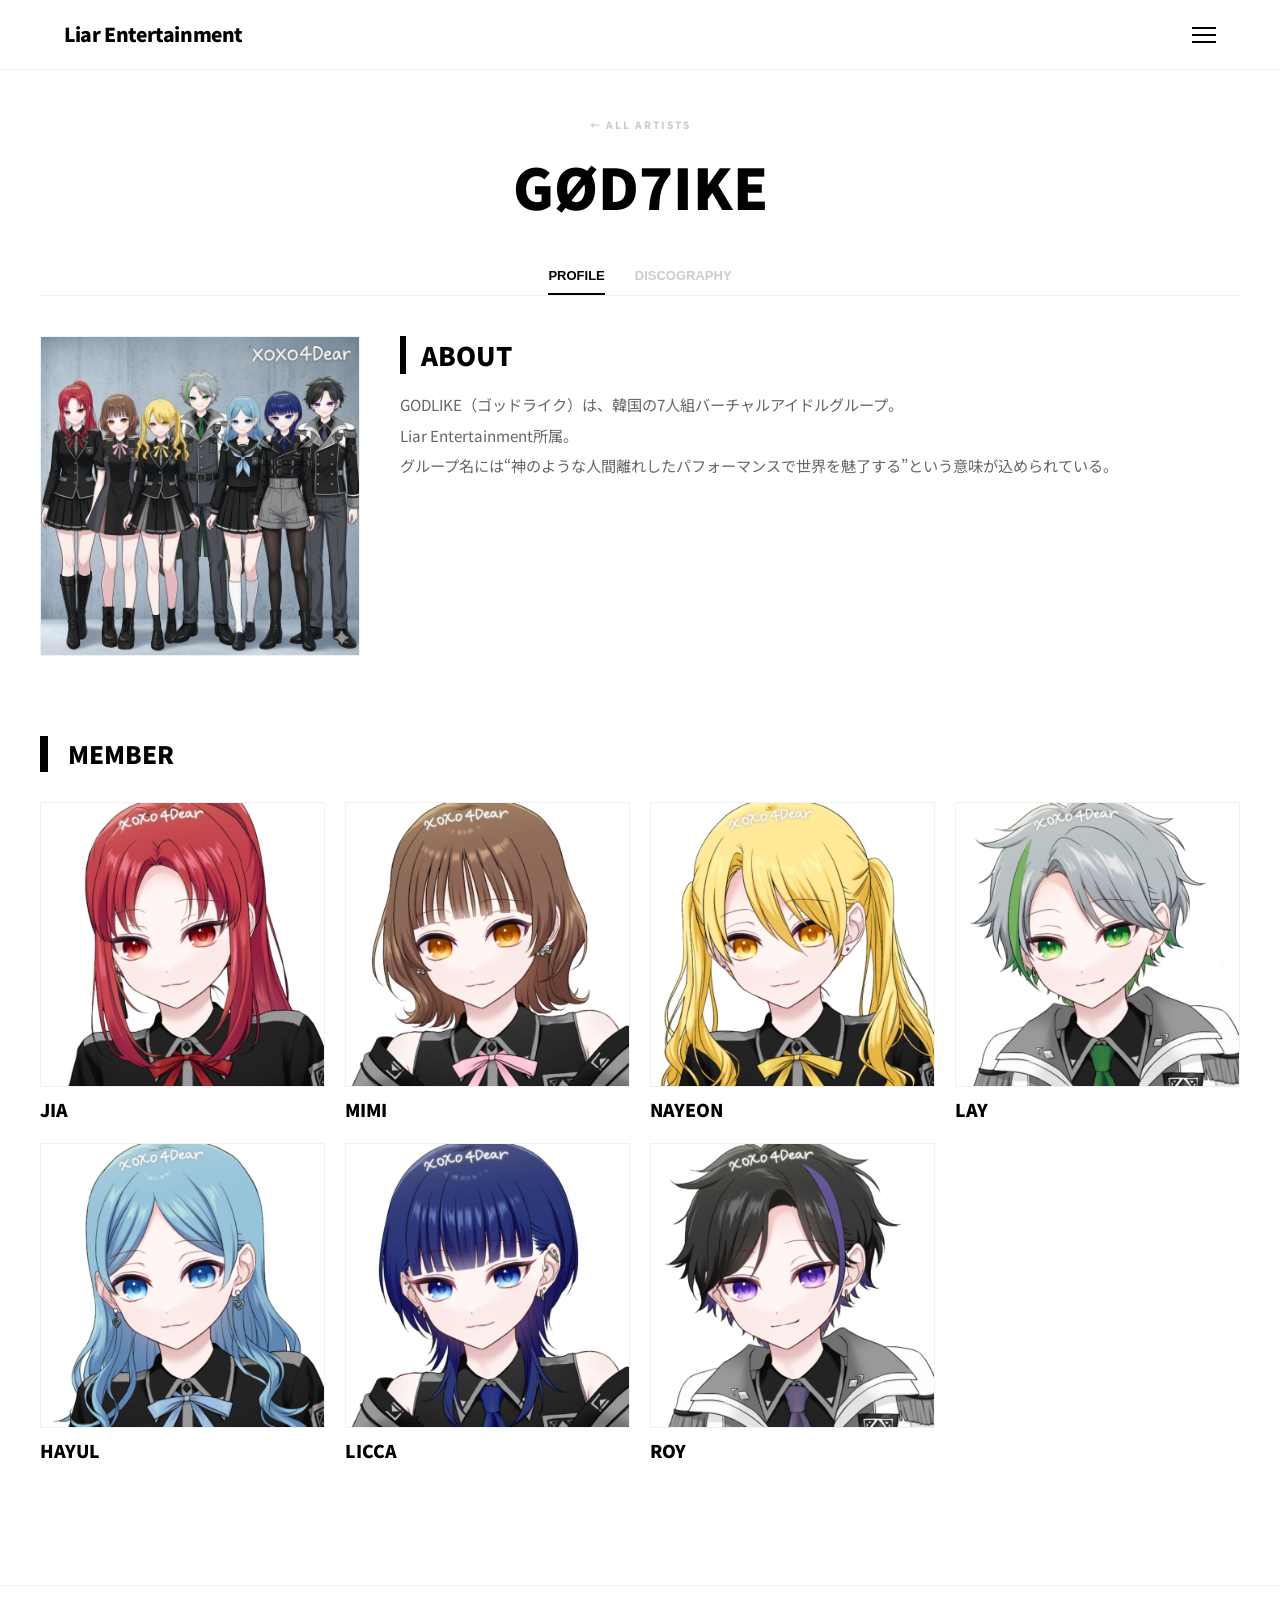
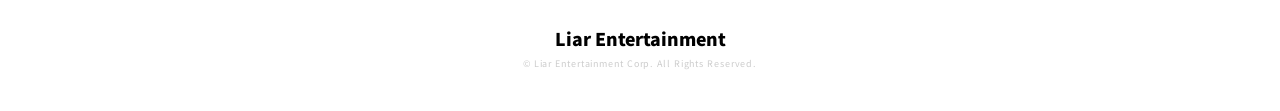
==== artist.html @ c69042b6 "up" ====
<!DOCTYPE html>
<html lang="ja">
<head>
    <meta charset="UTF-8">
    <meta name="viewport" content="width=device-width, initial-scale=1.0">
    <title>Artist | Liar Entertainment</title>
    <link rel="stylesheet" href="style.css">
</head>
<body>
    <header>
        <a href="index.html" class="logo">Liar Entertainment</a>
        <div class="menu-trigger" id="menu-btn" onclick="toggleMenu()"><span></span><span></span><span></span></div>
    </header>

    <nav class="nav-overlay" id="nav-menu">
        <span class="nav-label">ARTIST LIST</span>
        <ul><!-- JSで自動生成 --></ul>
    </nav>

    <div class="modal" id="master-modal" onclick="closeModal(event)">
        <div class="modal-content" onclick="event.stopPropagation()">
            <span class="modal-close" onclick="closeModal(null, true)">×</span>
            <h3 id="modal-title" class="modal-main-title"></h3>
            <div id="modal-body"></div>
        </div>
    </div>

    <main>
        <div class="hero-header">
            <a href="index.html" class="back-link">← ALL ARTISTS</a>
            <h1 id="group-name" class="artist-main-title">Artist</h1>
        </div>

        <div class="tab-container">
            <button onclick="switchTab('profile')" id="btn-profile" class="tab-btn active">Profile</button>
            <button onclick="switchTab('disco')" id="btn-disco" class="tab-btn">Discography</button>
        </div>

        <div id="profile" class="content-section active">
            <div class="about-box">
                <img id="group-banner" src="">
                <div>
                    <h3>ABOUT</h3>
                    <p id="group-about"></p>
                </div>
            </div>
            <div id="member-section-container">
                <h2 class="section-title">MEMBER</h2>
                <div id="member-grid" class="info-grid"></div>
            </div>
        </div>

        <div id="disco" class="content-section">
            <h2 class="section-title">DISCOGRAPHY</h2>
            <div id="disco-grid" class="info-grid"></div>
        </div>
    </main>

    <footer>
        <a href="index.html" class="f-logo-link"><div class="f-logo">Liar Entertainment</div></a>
        <p class="f-copy">&copy; Liar Entertainment Corp. All Rights Reserved.</p>
    </footer>

    <script src="data.js"></script>
    <script>
        const params = new URLSearchParams(window.location.search);
        const groupId = params.get('id') || 'god7ike';
        const data = allGroups[groupId];

        if (data) {
            document.title = `${data.name} | Liar Entertainment`;
            document.getElementById('group-name').innerText = data.name;
            document.getElementById('group-banner').src = data.banner;
            document.getElementById('group-about').innerHTML = data.about.split('。').join('。<br>');

            if (data.hasMemberSection === false) {
                document.getElementById('member-section-container').style.display = 'none';
            }

            // メンバーグリッド生成
            const mGrid = document.getElementById('member-grid');
            mGrid.innerHTML = data.members.map((m, i) => `
                <div class="card ${data.clickableMembers ? '' : 'no-click'}" 
                     ${data.clickableMembers ? `onclick="openMemberModal('${groupId}', ${i})"` : ''}>
                    <div class="img-wrap"><img src="${m.img}"></div>
                    <p class="card-name">${m.name.split(' ')[0]}</p>
                </div>
            `).join('');

            // ディスコグラフィ生成
            const dGrid = document.getElementById('disco-grid');
            dGrid.innerHTML = data.discography.map((d, i) => `
                <div class="card" onclick="openAlbumModal('${groupId}', ${i})">
                    <div class="img-wrap"><img src="${d.img}"></div>
                    <p class="card-name">${d.title}</p>
                </div>
            `).join('');
        }
    </script>
</body>
</html>
---- style.css ----
/* --- Liar Entertainment Master Style Ver.45.0 --- */
@import url('https://fonts.googleapis.com/css2?family=Noto+Sans+JP:wght@400;700;900&display=swap');

/* Base */
html { scroll-behavior: smooth; }
* { margin: 0; padding: 0; box-sizing: border-box; }
body { 
    background-color: #ffffff; color: #000000; 
    font-family: 'Noto Sans JP', sans-serif; 
    line-height: 1.5; overflow-x: hidden;
    display: flex; flex-direction: column; min-height: 100vh;
}
main { flex: 1; width: 100%; max-width: 1240px; margin: 0 auto; padding: 0 20px 120px; }
.theme-index main { max-width: none; padding: 0; }

/* Header & Nav */
header {
    width: 100%; height: 70px; padding: 0 5%;
    display: flex; justify-content: space-between; align-items: center;
    position: sticky; top: 0; z-index: 9000;
    background: #ffffff; border-bottom: 1px solid #f0f0f0;
}
header .logo { font-size: 1.2rem; text-decoration: none; color: #000; font-weight: 900; letter-spacing: -0.02em; }

.menu-trigger { position: relative; width: 24px; height: 16px; cursor: pointer; z-index: 10000; }
.menu-trigger span { position: absolute; left: 0; width: 100%; height: 2px; background: #000; transition: 0.4s; }
.menu-trigger span:nth-child(1) { top: 0; }
.menu-trigger span:nth-child(2) { top: 7px; }
.menu-trigger span:nth-child(3) { top: 14px; }
.menu-trigger.active span:nth-child(1) { transform: translateY(7px) rotate(45deg); }
.menu-trigger.active span:nth-child(2) { opacity: 0; }
.menu-trigger.active span:nth-child(3) { transform: translateY(-10px) rotate(-45deg); }

.nav-overlay {
    position: fixed; top: 0; left: 0; width: 100%; height: 100vh;
    background: rgba(255, 255, 255, 0.98); transition: 0.5s;
    z-index: 8500; display: flex; flex-direction: column; align-items: center; justify-content: center;
    visibility: hidden; opacity: 0;
}
.nav-overlay.open { visibility: visible; opacity: 1; }
.nav-label { font-size: 10px; color: #ccc; letter-spacing: 5px; font-weight: 900; margin-bottom: 20px; }
.nav-overlay ul { list-style: none; text-align: center; }
.nav-overlay ul li { margin: 15px 0; }
.nav-overlay ul li a { text-decoration: none; font-size: 1.8rem; font-weight: 900; color: #000; text-transform: uppercase; }

/* Index Grid */
.index-grid { display: grid; grid-template-columns: repeat(2, 1fr); width: 100%; gap: 0; }
.index-artist-box { position: relative; width: 100%; aspect-ratio: 2 / 1; overflow: hidden; display: block; }
.index-artist-box img { 
    width: 100%; height: 100%; 
    object-fit: cover; 
    object-position: center 28%; 
    transition: 0.8s; 
}
.index-artist-hover { position: absolute; inset: 0; background-color: rgba(0,0,0,0.7); display: flex; align-items: center; justify-content: center; opacity: 0; transition: 0.4s; }
.index-artist-box:hover .index-artist-hover { opacity: 1; }
.index-hover-name { color: #fff; font-weight: 900; font-size: 2rem; letter-spacing: 0.2em; text-transform: uppercase; }

/* Artist Page Elements */
.hero-header { text-align: center; padding: 40px 20px 20px; }
.back-link { font-size: 10px; color: #ccc; text-decoration: none; font-weight: 900; letter-spacing: 2px; }
.artist-main-title { font-weight: 900; font-size: clamp(2rem, 8vw, 3.5rem); margin: 10px 0 20px; text-transform: uppercase; }

.tab-container { display: flex; justify-content: center; gap: 30px; margin-bottom: 40px; border-bottom: 1px solid #f0f0f0; }
.tab-btn { font-size: 13px; font-weight: 900; color: #ccc; border: none; background: none; padding-bottom: 10px; cursor: pointer; border-bottom: 2px solid transparent; text-transform: uppercase; }
.tab-btn.active { color: #000; border-bottom-color: #000; }

.content-section { display: none; }
.content-section.active { display: block; animation: fadeIn 0.5s ease; }
@keyframes fadeIn { from { opacity: 0; } to { opacity: 1; } }

.about-box { display: flex; gap: 40px; align-items: flex-start; margin-bottom: 80px; }
.about-box img { width: 320px; aspect-ratio: 1/1; object-fit: cover; border: 1px solid #f0f0f0; }
.about-box h3 { font-weight: 900; font-size: 1.6rem; margin-bottom: 15px; border-left: 6px solid #000; padding-left: 15px; }
.about-box p { font-size: 0.95rem; line-height: 2; color: #666; }

.section-title { font-weight: 900; font-size: 1.5rem; margin-bottom: 30px; border-left: 8px solid #000; padding-left: 20px; text-transform: uppercase; }

/* Grid System (Square First) */
.info-grid { display: grid; grid-template-columns: repeat(4, 1fr); gap: 20px; width: 100%; }
.card { cursor: pointer; }
.card.no-click { cursor: default; }
.img-wrap { width: 100%; aspect-ratio: 1 / 1; overflow: hidden; border: 1px solid #f0f0f0; margin-bottom: 10px; }
.img-wrap img { width: 100%; height: 100%; object-fit: cover; transition: 0.4s; }
.card:hover .img-wrap img { transform: scale(1.05); }
.card-name { font-weight: 900; font-size: 1.1rem; text-transform: uppercase; }

/* Modal */
.modal { position: fixed; top: 0; left: 0; width: 100%; height: 100vh; background: rgba(255,255,255,0.98); z-index: 11000; display: none; justify-content: center; align-items: center; padding: 20px; }
.modal.active { display: flex; }
.modal-content { width: 100%; max-width: 600px; text-align: center; position: relative; }
.modal-close { position: absolute; top: -50px; right: 0; font-size: 2.5rem; cursor: pointer; }
.modal-main-title { font-weight: 900; font-size: 1.8rem; margin-bottom: 15px; text-transform: uppercase; }
.modal-img { width: 280px; aspect-ratio: 1/1; object-fit: cover; margin: 0 auto 20px; border: 1px solid #f0f0f0; display: block; }
.modal-info-list { text-align: left; max-width: 280px; margin: 0 auto; }
.modal-info-item { margin-bottom: 12px; }
.modal-label { font-size: 9px; font-weight: 900; letter-spacing: 2px; color: #ccc; display: block; }
.modal-value { font-size: 1rem; color: #000; font-weight: 700; line-height: 1.4; }

.player-container { background: #f9f9f9; border-radius: 10px; overflow: hidden; height: 500px; width: 100%; margin-top: 10px; }
.player-container iframe { width: 100%; height: 100%; }

/* Footer */
footer { padding: 40px 0; border-top: 1px solid #f0f0f0; text-align: center; }
.f-logo-link { text-decoration: none; }
.f-logo { font-size: 1.1rem; color: #000; font-weight: 900; margin-bottom: 5px; }
.f-copy { font-size: 9px; color: #ccc; letter-spacing: 0.1em; }

/* Responsive */
@media (max-width: 768px) {
    .index-grid { grid-template-columns: 1fr; }
    .index-artist-box { aspect-ratio: 3 / 2; }
    .info-grid { grid-template-columns: repeat(2, 1fr); gap: 15px; }
    .about-box { flex-direction: column; gap: 20px; }
    .about-box img { width: 100%; }
}
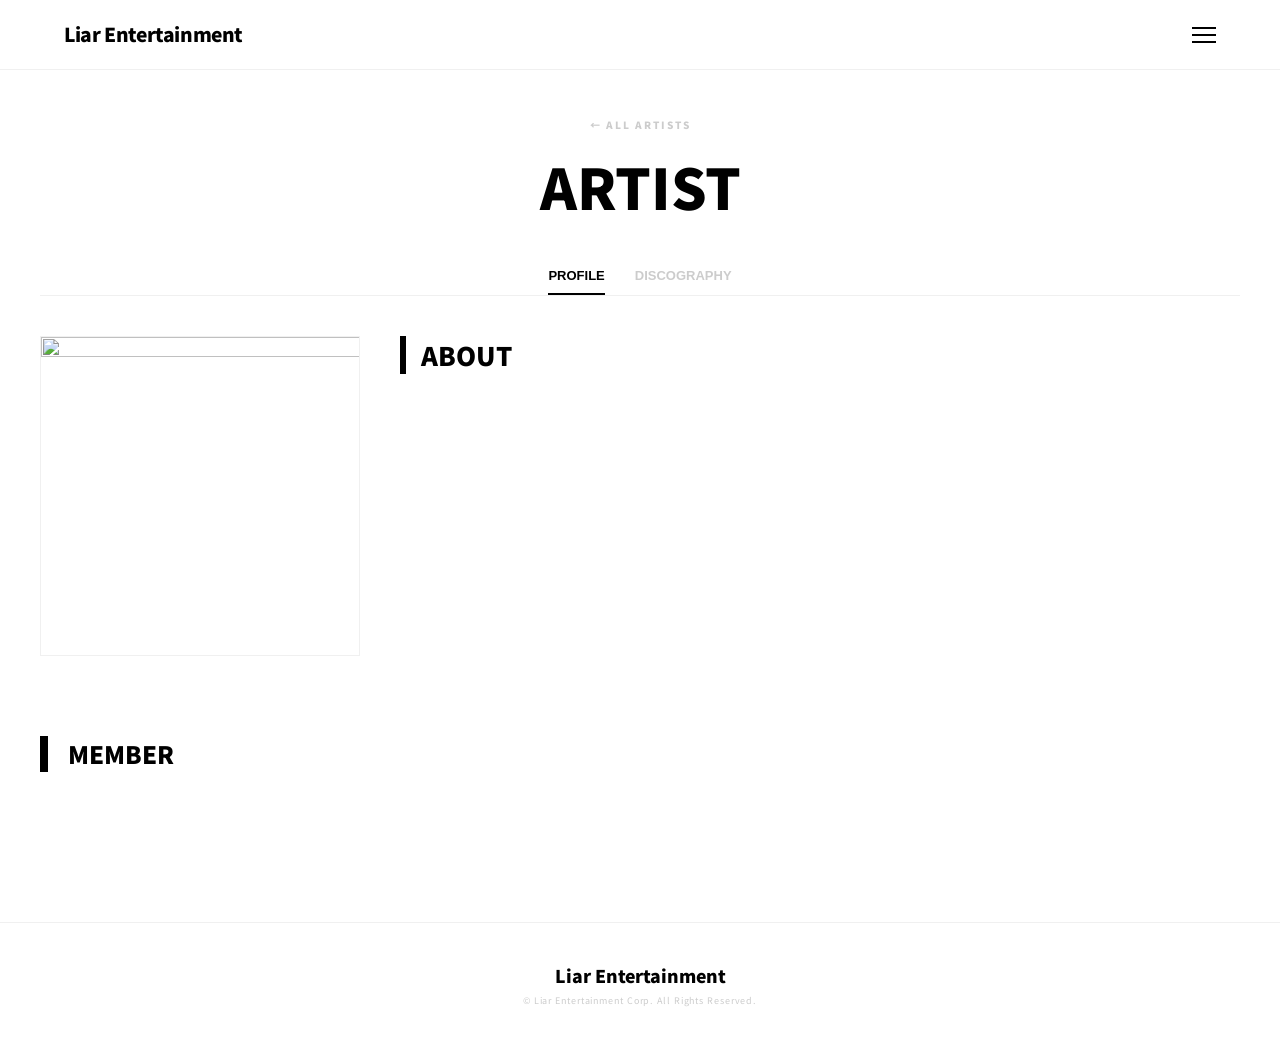
==== commit bd47bad3: "Add files via upload" ====
--- a/artist.html
+++ b/artist.html
@@ -1,8 +1,7 @@
 <!DOCTYPE html>
 <html lang="ja">
 <head>
-    <meta charset="UTF-8">
-    <meta name="viewport" content="width=device-width, initial-scale=1.0">
+    <meta charset="UTF-8"><meta name="viewport" content="width=device-width, initial-scale=1.0">
     <title>Artist | Liar Entertainment</title>
     <link rel="stylesheet" href="style.css">
 </head>
@@ -14,16 +13,8 @@
 
     <nav class="nav-overlay" id="nav-menu">
         <span class="nav-label">ARTIST LIST</span>
-        <ul><!-- JSで自動生成 --></ul>
+        <ul></ul>
     </nav>
-
-    <div class="modal" id="master-modal" onclick="closeModal(event)">
-        <div class="modal-content" onclick="event.stopPropagation()">
-            <span class="modal-close" onclick="closeModal(null, true)">×</span>
-            <h3 id="modal-title" class="modal-main-title"></h3>
-            <div id="modal-body"></div>
-        </div>
-    </div>
 
     <main>
         <div class="hero-header">
@@ -39,10 +30,7 @@
         <div id="profile" class="content-section active">
             <div class="about-box">
                 <img id="group-banner" src="">
-                <div>
-                    <h3>ABOUT</h3>
-                    <p id="group-about"></p>
-                </div>
+                <div><h3>ABOUT</h3><p id="group-about"></p></div>
             </div>
             <div id="member-section-container">
                 <h2 class="section-title">MEMBER</h2>
@@ -61,7 +49,11 @@
         <p class="f-copy">&copy; Liar Entertainment Corp. All Rights Reserved.</p>
     </footer>
 
-    <script src="data.js"></script>
+    <script src="common.js"></script>
+    <script src="data/god7ike.js"></script>
+    <script src="data/lcr.js"></script>
+    <script src="data/hayul.js"></script>
+    <script src="data/v3.js"></script>
     <script>
         const params = new URLSearchParams(window.location.search);
         const groupId = params.get('id') || 'god7ike';
@@ -73,28 +65,19 @@
             document.getElementById('group-banner').src = data.banner;
             document.getElementById('group-about').innerHTML = data.about.split('。').join('。<br>');
 
-            if (data.hasMemberSection === false) {
-                document.getElementById('member-section-container').style.display = 'none';
-            }
+            if (!data.hasMemberSection) document.getElementById('member-section-container').style.display = 'none';
 
-            // メンバーグリッド生成
-            const mGrid = document.getElementById('member-grid');
-            mGrid.innerHTML = data.members.map((m, i) => `
-                <div class="card ${data.clickableMembers ? '' : 'no-click'}" 
-                     ${data.clickableMembers ? `onclick="openMemberModal('${groupId}', ${i})"` : ''}>
+            document.getElementById('member-grid').innerHTML = data.members.map((m, i) => `
+                <div class="card ${data.clickableMembers ? '' : 'no-click'}" ${data.clickableMembers ? `onclick="openMemberModal('${groupId}', ${i})"` : ''}>
                     <div class="img-wrap"><img src="${m.img}"></div>
                     <p class="card-name">${m.name.split(' ')[0]}</p>
-                </div>
-            `).join('');
+                </div>`).join('');
 
-            // ディスコグラフィ生成
-            const dGrid = document.getElementById('disco-grid');
-            dGrid.innerHTML = data.discography.map((d, i) => `
+            document.getElementById('disco-grid').innerHTML = data.discography.map((d, i) => `
                 <div class="card" onclick="openAlbumModal('${groupId}', ${i})">
                     <div class="img-wrap"><img src="${d.img}"></div>
                     <p class="card-name">${d.title}</p>
-                </div>
-            `).join('');
+                </div>`).join('');
         }
     </script>
 </body>
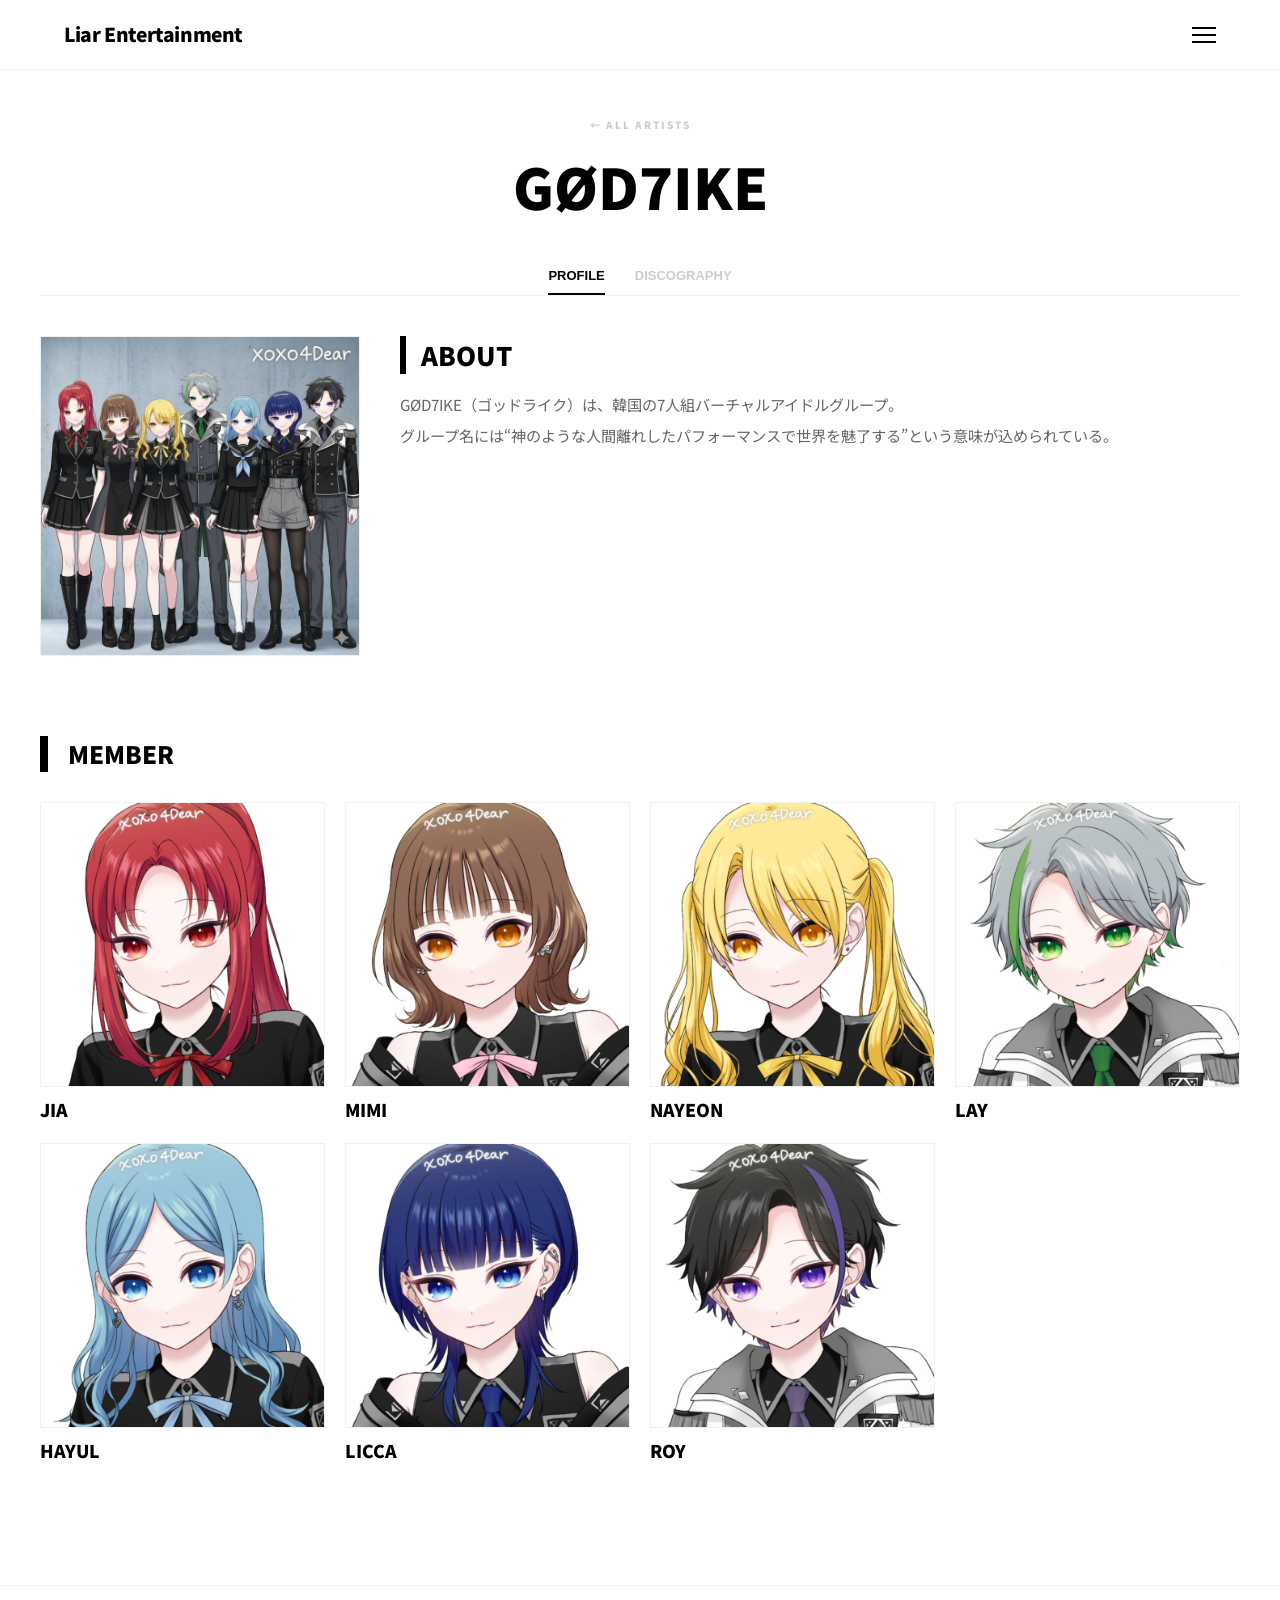
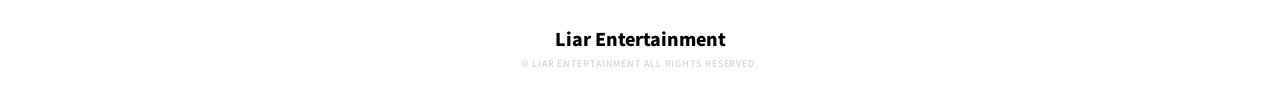
==== commit cdc287f9: "up" ====
--- a/artist.html
+++ b/artist.html
@@ -44,10 +44,7 @@
         </div>
     </main>
 
-    <footer>
-        <a href="index.html" class="f-logo-link"><div class="f-logo">Liar Entertainment</div></a>
-        <p class="f-copy">&copy; Liar Entertainment Corp. All Rights Reserved.</p>
-    </footer>
+    <footer></footer> <!-- common.jsで中身を注入 -->
 
     <script src="common.js"></script>
     <script src="data/god7ike.js"></script>
@@ -67,7 +64,7 @@
 
             if (!data.hasMemberSection) document.getElementById('member-section-container').style.display = 'none';
 
-            document.getElementById('member-grid').innerHTML = data.members.map((m, i) => `
+            document.getElementById('member-grid').innerHTML = (data.members || []).map((m, i) => `
                 <div class="card ${data.clickableMembers ? '' : 'no-click'}" ${data.clickableMembers ? `onclick="openMemberModal('${groupId}', ${i})"` : ''}>
                     <div class="img-wrap"><img src="${m.img}"></div>
                     <p class="card-name">${m.name.split(' ')[0]}</p>
--- a/style.css
+++ b/style.css
@@ -1,4 +1,4 @@
-/* --- Liar Entertainment Master Style Ver.45.0 --- */
+/* --- Liar Entertainment Master Style Ver.46.0 --- */
 @import url('https://fonts.googleapis.com/css2?family=Noto+Sans+JP:wght@400;700;900&display=swap');
 
 /* Base */
@@ -13,7 +13,7 @@
 main { flex: 1; width: 100%; max-width: 1240px; margin: 0 auto; padding: 0 20px 120px; }
 .theme-index main { max-width: none; padding: 0; }
 
-/* Header & Nav */
+/* Header */
 header {
     width: 100%; height: 70px; padding: 0 5%;
     display: flex; justify-content: space-between; align-items: center;
@@ -22,6 +22,7 @@
 }
 header .logo { font-size: 1.2rem; text-decoration: none; color: #000; font-weight: 900; letter-spacing: -0.02em; }
 
+/* Hamburger Menu Trigger */
 .menu-trigger { position: relative; width: 24px; height: 16px; cursor: pointer; z-index: 10000; }
 .menu-trigger span { position: absolute; left: 0; width: 100%; height: 2px; background: #000; transition: 0.4s; }
 .menu-trigger span:nth-child(1) { top: 0; }
@@ -31,25 +32,26 @@
 .menu-trigger.active span:nth-child(2) { opacity: 0; }
 .menu-trigger.active span:nth-child(3) { transform: translateY(-10px) rotate(-45deg); }
 
+/* Navigation Overlay (Centering Fixed) */
 .nav-overlay {
     position: fixed; top: 0; left: 0; width: 100%; height: 100vh;
     background: rgba(255, 255, 255, 0.98); transition: 0.5s;
     z-index: 8500; display: flex; flex-direction: column; align-items: center; justify-content: center;
     visibility: hidden; opacity: 0;
+    text-align: center;
 }
 .nav-overlay.open { visibility: visible; opacity: 1; }
-.nav-label { font-size: 10px; color: #ccc; letter-spacing: 5px; font-weight: 900; margin-bottom: 20px; }
-.nav-overlay ul { list-style: none; text-align: center; }
+.nav-label { font-size: 10px; color: #ccc; letter-spacing: 5px; font-weight: 900; margin-bottom: 20px; display: block; width: 100%; }
+.nav-overlay ul { list-style: none; padding: 0; margin: 0; width: 100%; } /* paddingリセット */
 .nav-overlay ul li { margin: 15px 0; }
-.nav-overlay ul li a { text-decoration: none; font-size: 1.8rem; font-weight: 900; color: #000; text-transform: uppercase; }
+.nav-overlay ul li a { text-decoration: none; font-size: 1.8rem; font-weight: 900; color: #000; text-transform: uppercase; display: block; }
 
 /* Index Grid */
 .index-grid { display: grid; grid-template-columns: repeat(2, 1fr); width: 100%; gap: 0; }
 .index-artist-box { position: relative; width: 100%; aspect-ratio: 2 / 1; overflow: hidden; display: block; }
 .index-artist-box img { 
     width: 100%; height: 100%; 
-    object-fit: cover; 
-    object-position: center 28%; 
+    object-fit: cover; object-position: center 28%; 
     transition: 0.8s; 
 }
 .index-artist-hover { position: absolute; inset: 0; background-color: rgba(0,0,0,0.7); display: flex; align-items: center; justify-content: center; opacity: 0; transition: 0.4s; }
@@ -76,7 +78,7 @@
 
 .section-title { font-weight: 900; font-size: 1.5rem; margin-bottom: 30px; border-left: 8px solid #000; padding-left: 20px; text-transform: uppercase; }
 
-/* Grid System (Square First) */
+/* Grid */
 .info-grid { display: grid; grid-template-columns: repeat(4, 1fr); gap: 20px; width: 100%; }
 .card { cursor: pointer; }
 .card.no-click { cursor: default; }
@@ -101,16 +103,18 @@
 .player-container iframe { width: 100%; height: 100%; }
 
 /* Footer */
-footer { padding: 40px 0; border-top: 1px solid #f0f0f0; text-align: center; }
+footer { padding: 40px 0; border-top: 1px solid #f0f0f0; text-align: center; width: 100%; }
 .f-logo-link { text-decoration: none; }
 .f-logo { font-size: 1.1rem; color: #000; font-weight: 900; margin-bottom: 5px; }
-.f-copy { font-size: 9px; color: #ccc; letter-spacing: 0.1em; }
+.f-copy { font-size: 9px; color: #ccc; letter-spacing: 0.1em; text-transform: uppercase; } /* ALL CAPS反映 */
 
 /* Responsive */
 @media (max-width: 768px) {
+    header { height: 60px; }
     .index-grid { grid-template-columns: 1fr; }
     .index-artist-box { aspect-ratio: 3 / 2; }
     .info-grid { grid-template-columns: repeat(2, 1fr); gap: 15px; }
     .about-box { flex-direction: column; gap: 20px; }
     .about-box img { width: 100%; }
+    .nav-overlay ul li a { font-size: 1.4rem; }
 }
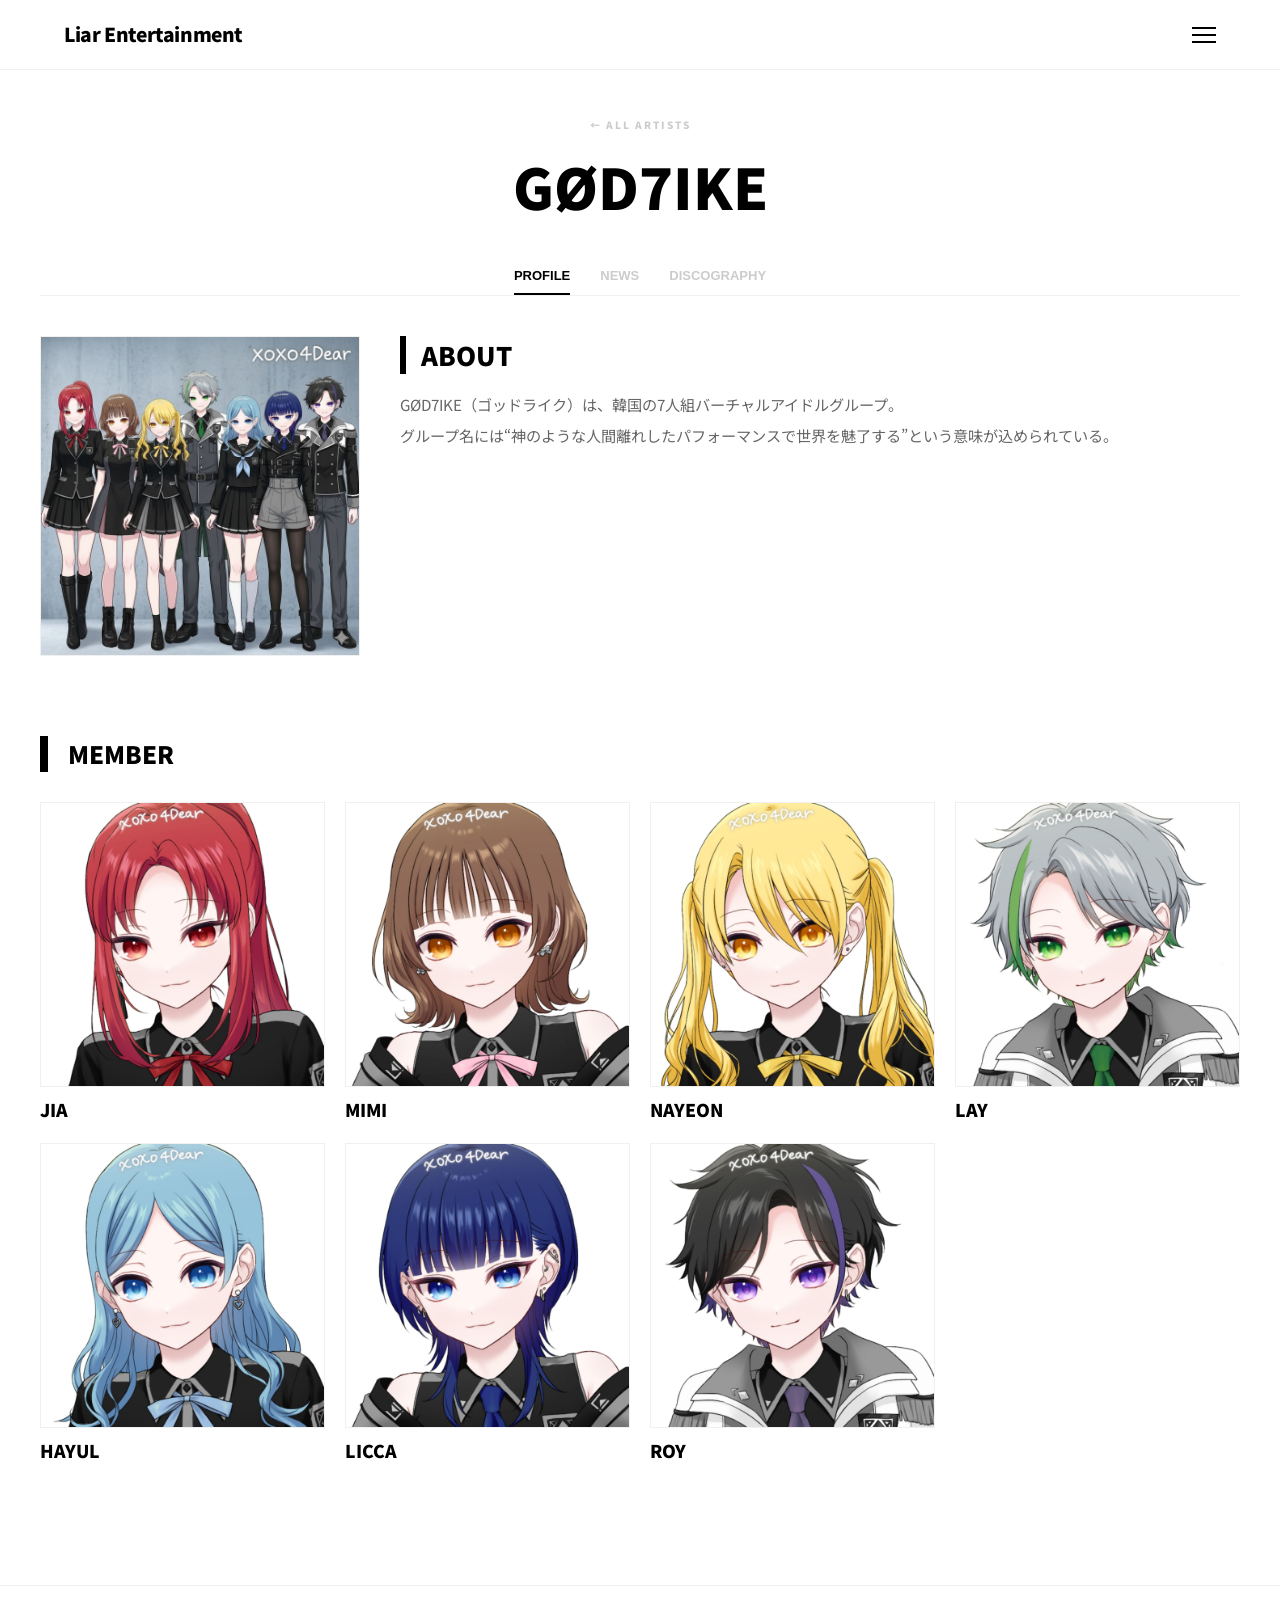
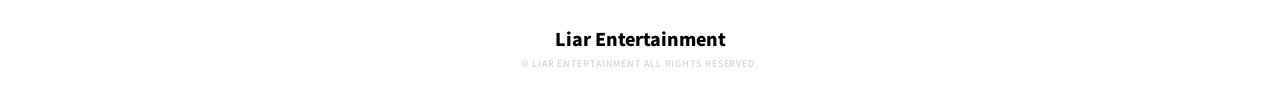
==== commit 557926aa: "up" ====
--- a/artist.html
+++ b/artist.html
@@ -24,9 +24,11 @@
 
         <div class="tab-container">
             <button onclick="switchTab('profile')" id="btn-profile" class="tab-btn active">Profile</button>
+            <button onclick="switchTab('news')" id="btn-news" class="tab-btn">News</button>
             <button onclick="switchTab('disco')" id="btn-disco" class="tab-btn">Discography</button>
         </div>
 
+        <!-- Profile Tab -->
         <div id="profile" class="content-section active">
             <div class="about-box">
                 <img id="group-banner" src="">
@@ -38,13 +40,23 @@
             </div>
         </div>
 
+        <!-- News Tab -->
+        <div id="news" class="content-section">
+            <h2 class="section-title">NEWS</h2>
+            <div id="news-list-container" class="news-list"></div>
+            <div id="view-more-area" class="view-more-area">
+                <button class="btn-view-more" onclick="toggleNews()">VIEW MORE</button>
+            </div>
+        </div>
+
+        <!-- Discography Tab -->
         <div id="disco" class="content-section">
             <h2 class="section-title">DISCOGRAPHY</h2>
             <div id="disco-grid" class="info-grid"></div>
         </div>
     </main>
 
-    <footer></footer> <!-- common.jsで中身を注入 -->
+    <footer></footer>
 
     <script src="common.js"></script>
     <script src="data/god7ike.js"></script>
@@ -64,17 +76,34 @@
 
             if (!data.hasMemberSection) document.getElementById('member-section-container').style.display = 'none';
 
+            // メンバー生成
             document.getElementById('member-grid').innerHTML = (data.members || []).map((m, i) => `
                 <div class="card ${data.clickableMembers ? '' : 'no-click'}" ${data.clickableMembers ? `onclick="openMemberModal('${groupId}', ${i})"` : ''}>
                     <div class="img-wrap"><img src="${m.img}"></div>
                     <p class="card-name">${m.name.split(' ')[0]}</p>
                 </div>`).join('');
 
+            // ディスコグラフィ生成
             document.getElementById('disco-grid').innerHTML = data.discography.map((d, i) => `
                 <div class="card" onclick="openAlbumModal('${groupId}', ${i})">
                     <div class="img-wrap"><img src="${d.img}"></div>
                     <p class="card-name">${d.title}</p>
                 </div>`).join('');
+
+            // ニュース生成
+            const nContainer = document.getElementById('news-list-container');
+            const newsData = data.news || [];
+            if (newsData.length === 0) {
+                nContainer.innerHTML = '<p style="text-align:center; padding:40px; color:#ccc; font-weight:900;">NO NEWS AVAILABLE</p>';
+                document.getElementById('view-more-area').style.display = 'none';
+            } else {
+                nContainer.innerHTML = newsData.map((n, i) => `
+                    <div class="news-item ${i >= 3 ? 'is-hidden' : ''}">
+                        <span class="news-date">${n.date}</span>
+                        <span class="news-title">${n.title}</span>
+                    </div>`).join('');
+                if (newsData.length <= 3) document.getElementById('view-more-area').style.display = 'none';
+            }
         }
     </script>
 </body>
--- a/style.css
+++ b/style.css
@@ -1,4 +1,4 @@
-/* --- Liar Entertainment Master Style Ver.46.0 --- */
+/* --- Liar Entertainment Master Style Ver.47.0 --- */
 @import url('https://fonts.googleapis.com/css2?family=Noto+Sans+JP:wght@400;700;900&display=swap');
 
 /* Base */
@@ -22,7 +22,7 @@
 }
 header .logo { font-size: 1.2rem; text-decoration: none; color: #000; font-weight: 900; letter-spacing: -0.02em; }
 
-/* Hamburger Menu Trigger */
+/* Hamburger Menu */
 .menu-trigger { position: relative; width: 24px; height: 16px; cursor: pointer; z-index: 10000; }
 .menu-trigger span { position: absolute; left: 0; width: 100%; height: 2px; background: #000; transition: 0.4s; }
 .menu-trigger span:nth-child(1) { top: 0; }
@@ -32,19 +32,17 @@
 .menu-trigger.active span:nth-child(2) { opacity: 0; }
 .menu-trigger.active span:nth-child(3) { transform: translateY(-10px) rotate(-45deg); }
 
-/* Navigation Overlay (Centering Fixed) */
 .nav-overlay {
     position: fixed; top: 0; left: 0; width: 100%; height: 100vh;
     background: rgba(255, 255, 255, 0.98); transition: 0.5s;
     z-index: 8500; display: flex; flex-direction: column; align-items: center; justify-content: center;
-    visibility: hidden; opacity: 0;
-    text-align: center;
+    visibility: hidden; opacity: 0; text-align: center;
 }
 .nav-overlay.open { visibility: visible; opacity: 1; }
-.nav-label { font-size: 10px; color: #ccc; letter-spacing: 5px; font-weight: 900; margin-bottom: 20px; display: block; width: 100%; }
-.nav-overlay ul { list-style: none; padding: 0; margin: 0; width: 100%; } /* paddingリセット */
+.nav-label { font-size: 10px; color: #ccc; letter-spacing: 5px; font-weight: 900; margin-bottom: 20px; display: block; }
+.nav-overlay ul { list-style: none; padding: 0; margin: 0; }
 .nav-overlay ul li { margin: 15px 0; }
-.nav-overlay ul li a { text-decoration: none; font-size: 1.8rem; font-weight: 900; color: #000; text-transform: uppercase; display: block; }
+.nav-overlay ul li a { text-decoration: none; font-size: 1.8rem; font-weight: 900; color: #000; text-transform: uppercase; }
 
 /* Index Grid */
 .index-grid { display: grid; grid-template-columns: repeat(2, 1fr); width: 100%; gap: 0; }
@@ -58,7 +56,7 @@
 .index-artist-box:hover .index-artist-hover { opacity: 1; }
 .index-hover-name { color: #fff; font-weight: 900; font-size: 2rem; letter-spacing: 0.2em; text-transform: uppercase; }
 
-/* Artist Page Elements */
+/* Artist Elements */
 .hero-header { text-align: center; padding: 40px 20px 20px; }
 .back-link { font-size: 10px; color: #ccc; text-decoration: none; font-weight: 900; letter-spacing: 2px; }
 .artist-main-title { font-weight: 900; font-size: clamp(2rem, 8vw, 3.5rem); margin: 10px 0 20px; text-transform: uppercase; }
@@ -77,6 +75,21 @@
 .about-box p { font-size: 0.95rem; line-height: 2; color: #666; }
 
 .section-title { font-weight: 900; font-size: 1.5rem; margin-bottom: 30px; border-left: 8px solid #000; padding-left: 20px; text-transform: uppercase; }
+
+/* News List Style */
+.news-list { width: 100%; border-top: 1px solid #f0f0f0; margin-bottom: 40px; }
+.news-item { display: flex; align-items: center; padding: 20px 10px; border-bottom: 1px solid #f0f0f0; text-decoration: none; color: inherit; transition: 0.3s; }
+.news-item:hover { background: #fcfcfc; }
+.news-date { font-weight: 900; font-size: 0.8rem; color: #ccc; width: 120px; flex-shrink: 0; }
+.news-title { font-weight: 700; font-size: 1rem; color: #000; white-space: nowrap; overflow: hidden; text-overflow: ellipsis; }
+.news-item.is-hidden { display: none; } /* VIEW MORE用 */
+
+.view-more-area { text-align: center; margin-top: 20px; }
+.btn-view-more { 
+    background: #000; color: #fff; border: none; 
+    padding: 12px 40px; font-weight: 900; font-size: 11px; 
+    letter-spacing: 2px; cursor: pointer; text-transform: uppercase;
+}
 
 /* Grid */
 .info-grid { display: grid; grid-template-columns: repeat(4, 1fr); gap: 20px; width: 100%; }
@@ -106,7 +119,7 @@
 footer { padding: 40px 0; border-top: 1px solid #f0f0f0; text-align: center; width: 100%; }
 .f-logo-link { text-decoration: none; }
 .f-logo { font-size: 1.1rem; color: #000; font-weight: 900; margin-bottom: 5px; }
-.f-copy { font-size: 9px; color: #ccc; letter-spacing: 0.1em; text-transform: uppercase; } /* ALL CAPS反映 */
+.f-copy { font-size: 9px; color: #ccc; letter-spacing: 0.1em; text-transform: uppercase; }
 
 /* Responsive */
 @media (max-width: 768px) {
@@ -117,4 +130,5 @@
     .about-box { flex-direction: column; gap: 20px; }
     .about-box img { width: 100%; }
     .nav-overlay ul li a { font-size: 1.4rem; }
+    .news-date { width: 90px; font-size: 0.7rem; }
 }
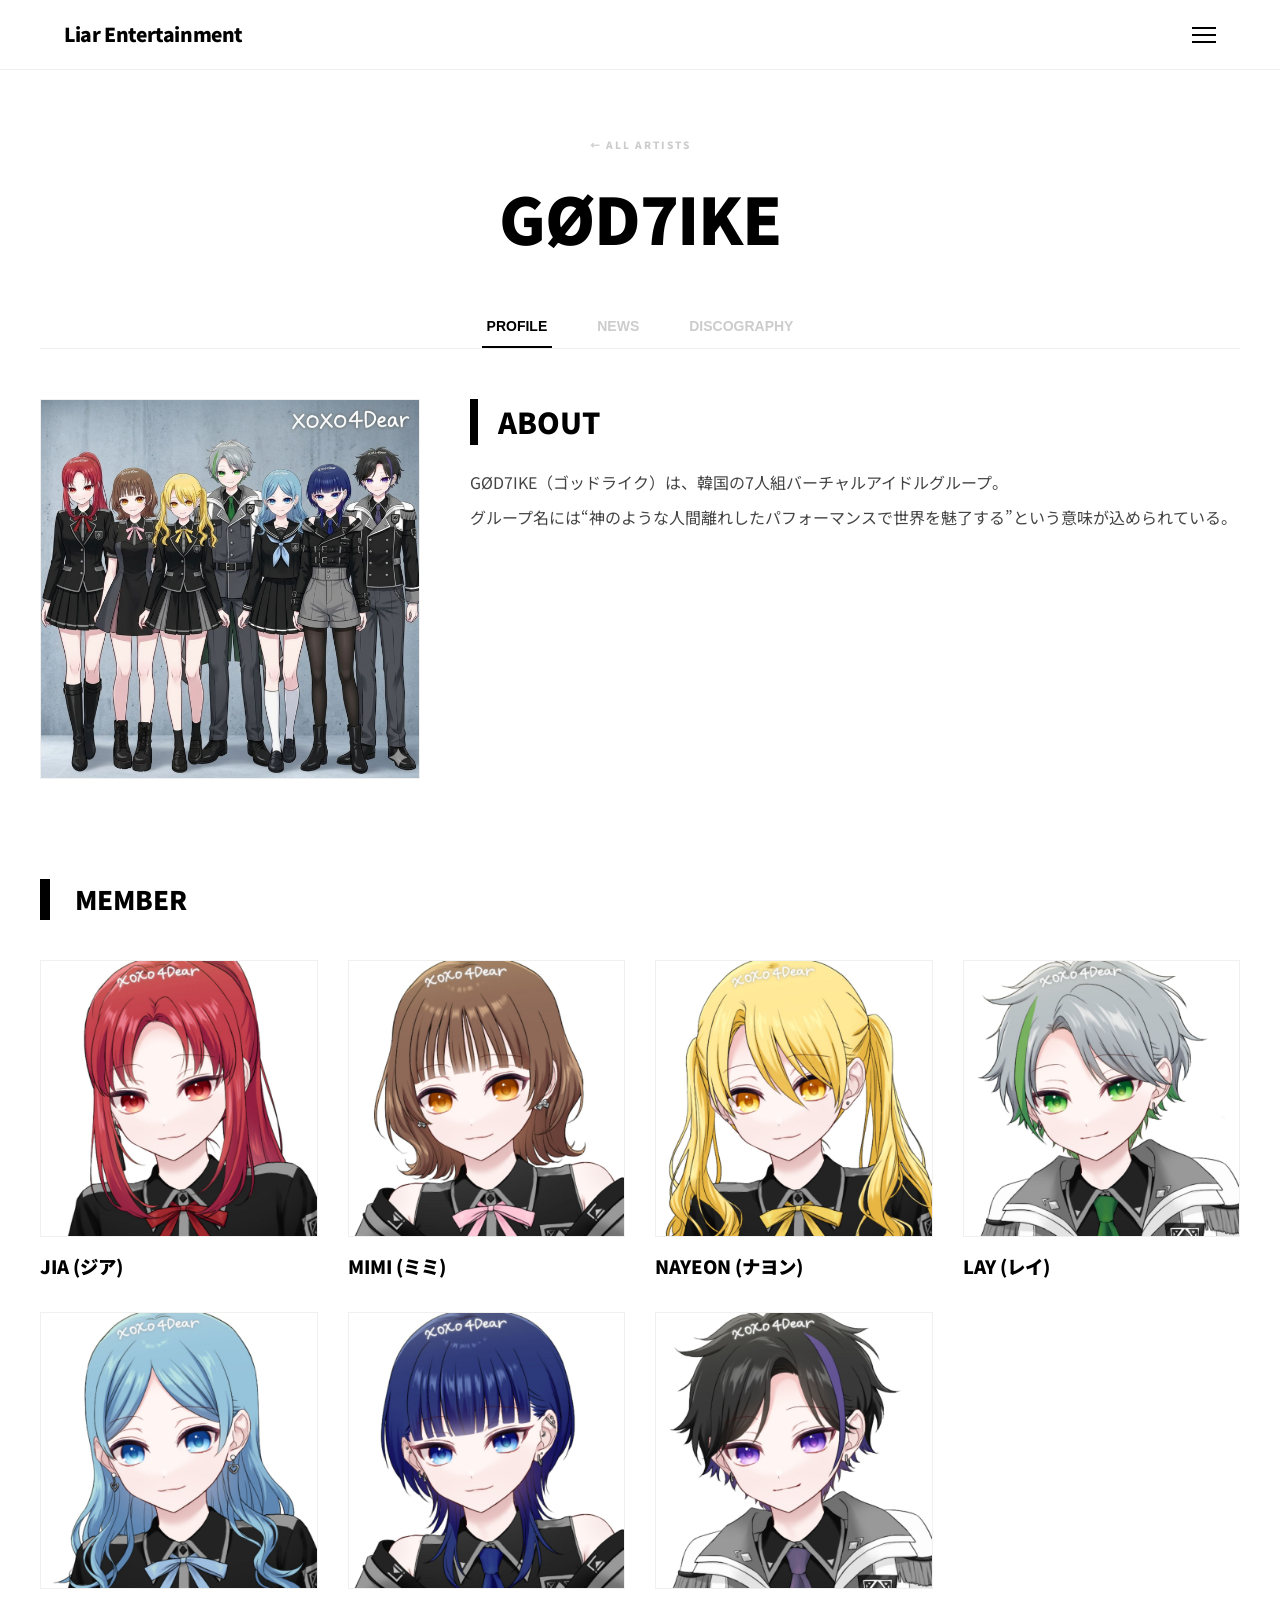
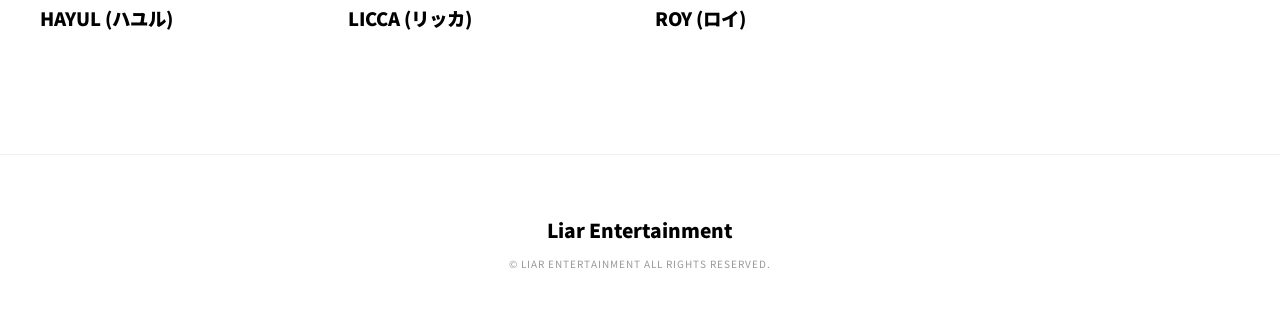
==== commit 1f7b4328: "up" ====
--- a/artist.html
+++ b/artist.html
@@ -28,7 +28,6 @@
             <button onclick="switchTab('disco')" id="btn-disco" class="tab-btn">Discography</button>
         </div>
 
-        <!-- Profile Tab -->
         <div id="profile" class="content-section active">
             <div class="about-box">
                 <img id="group-banner" src="">
@@ -40,16 +39,11 @@
             </div>
         </div>
 
-        <!-- News Tab -->
         <div id="news" class="content-section">
             <h2 class="section-title">NEWS</h2>
             <div id="news-list-container" class="news-list"></div>
-            <div id="view-more-area" class="view-more-area">
-                <button class="btn-view-more" onclick="toggleNews()">VIEW MORE</button>
-            </div>
         </div>
 
-        <!-- Discography Tab -->
         <div id="disco" class="content-section">
             <h2 class="section-title">DISCOGRAPHY</h2>
             <div id="disco-grid" class="info-grid"></div>
@@ -76,33 +70,37 @@
 
             if (!data.hasMemberSection) document.getElementById('member-section-container').style.display = 'none';
 
-            // メンバー生成
+            // MEMBER (Mixed Case)
             document.getElementById('member-grid').innerHTML = (data.members || []).map((m, i) => `
                 <div class="card ${data.clickableMembers ? '' : 'no-click'}" ${data.clickableMembers ? `onclick="openMemberModal('${groupId}', ${i})"` : ''}>
                     <div class="img-wrap"><img src="${m.img}"></div>
-                    <p class="card-name">${m.name.split(' ')[0]}</p>
+                    <p class="card-name">${m.name}</p>
                 </div>`).join('');
 
-            // ディスコグラフィ生成
-            document.getElementById('disco-grid').innerHTML = data.discography.map((d, i) => `
+            // DISCOGRAPHY (Mixed Case)
+            document.getElementById('disco-grid').innerHTML = (data.discography || []).map((d, i) => `
                 <div class="card" onclick="openAlbumModal('${groupId}', ${i})">
                     <div class="img-wrap"><img src="${d.img}"></div>
                     <p class="card-name">${d.title}</p>
                 </div>`).join('');
 
-            // ニュース生成
+            // NEWS (Mixed Case & Tags)
             const nContainer = document.getElementById('news-list-container');
             const newsData = data.news || [];
             if (newsData.length === 0) {
                 nContainer.innerHTML = '<p style="text-align:center; padding:40px; color:#ccc; font-weight:900;">NO NEWS AVAILABLE</p>';
-                document.getElementById('view-more-area').style.display = 'none';
             } else {
-                nContainer.innerHTML = newsData.map((n, i) => `
-                    <div class="news-item ${i >= 3 ? 'is-hidden' : ''}">
+                nContainer.innerHTML = newsData.map(n => {
+                    const tagMatch = n.title.match(/^\[(.*?)\]/);
+                    const tag = tagMatch ? tagMatch[1] : 'INFO';
+                    const title = n.title.replace(/^\[.*?\]\s*/, '');
+                    return `
+                    <div class="news-item">
                         <span class="news-date">${n.date}</span>
-                        <span class="news-title">${n.title}</span>
-                    </div>`).join('');
-                if (newsData.length <= 3) document.getElementById('view-more-area').style.display = 'none';
+                        <div class="news-tag-wrap"><span class="news-tag">${tag}</span></div>
+                        <span class="news-title">${title}</span>
+                    </div>`;
+                }).join('');
             }
         }
     </script>
--- a/style.css
+++ b/style.css
@@ -1,4 +1,4 @@
-/* --- Liar Entertainment Master Style Ver.47.0 --- */
+/* --- Liar Entertainment Master Style Ver.60.0 --- */
 @import url('https://fonts.googleapis.com/css2?family=Noto+Sans+JP:wght@400;700;900&display=swap');
 
 /* Base */
@@ -7,7 +7,7 @@
 body { 
     background-color: #ffffff; color: #000000; 
     font-family: 'Noto Sans JP', sans-serif; 
-    line-height: 1.5; overflow-x: hidden;
+    line-height: 1.6; overflow-x: hidden;
     display: flex; flex-direction: column; min-height: 100vh;
 }
 main { flex: 1; width: 100%; max-width: 1240px; margin: 0 auto; padding: 0 20px 120px; }
@@ -18,7 +18,8 @@
     width: 100%; height: 70px; padding: 0 5%;
     display: flex; justify-content: space-between; align-items: center;
     position: sticky; top: 0; z-index: 9000;
-    background: #ffffff; border-bottom: 1px solid #f0f0f0;
+    background: rgba(255, 255, 255, 0.95); backdrop-filter: blur(10px);
+    border-bottom: 1px solid #f0f0f0;
 }
 header .logo { font-size: 1.2rem; text-decoration: none; color: #000; font-weight: 900; letter-spacing: -0.02em; }
 
@@ -42,93 +43,130 @@
 .nav-label { font-size: 10px; color: #ccc; letter-spacing: 5px; font-weight: 900; margin-bottom: 20px; display: block; }
 .nav-overlay ul { list-style: none; padding: 0; margin: 0; }
 .nav-overlay ul li { margin: 15px 0; }
-.nav-overlay ul li a { text-decoration: none; font-size: 1.8rem; font-weight: 900; color: #000; text-transform: uppercase; }
+/* 大文字固定を解除 (Mixed Case対応) */
+.nav-overlay ul li a { text-decoration: none; font-size: 1.8rem; font-weight: 900; color: #000; text-transform: none; }
 
 /* Index Grid */
 .index-grid { display: grid; grid-template-columns: repeat(2, 1fr); width: 100%; gap: 0; }
 .index-artist-box { position: relative; width: 100%; aspect-ratio: 2 / 1; overflow: hidden; display: block; }
-.index-artist-box img { 
-    width: 100%; height: 100%; 
-    object-fit: cover; object-position: center 28%; 
-    transition: 0.8s; 
-}
-.index-artist-hover { position: absolute; inset: 0; background-color: rgba(0,0,0,0.7); display: flex; align-items: center; justify-content: center; opacity: 0; transition: 0.4s; }
+.index-artist-box img { width: 100%; height: 100%; object-fit: cover; object-position: center 28%; transition: 0.8s ease-in-out; }
+.index-artist-hover { position: absolute; inset: 0; background-color: rgba(0,0,0,0.6); display: flex; align-items: center; justify-content: center; opacity: 0; transition: 0.4s; }
 .index-artist-box:hover .index-artist-hover { opacity: 1; }
-.index-hover-name { color: #fff; font-weight: 900; font-size: 2rem; letter-spacing: 0.2em; text-transform: uppercase; }
+.index-artist-box:hover img { transform: scale(1.05); }
+.index-hover-name { color: #fff; font-weight: 900; font-size: 2rem; letter-spacing: 0.1em; text-transform: none; }
 
-/* Artist Elements */
-.hero-header { text-align: center; padding: 40px 20px 20px; }
+/* Artist Page Elements */
+.hero-header { text-align: center; padding: 60px 20px 30px; }
 .back-link { font-size: 10px; color: #ccc; text-decoration: none; font-weight: 900; letter-spacing: 2px; }
-.artist-main-title { font-weight: 900; font-size: clamp(2rem, 8vw, 3.5rem); margin: 10px 0 20px; text-transform: uppercase; }
+/* 大文字固定を解除 */
+.artist-main-title { font-weight: 900; font-size: clamp(2.2rem, 8vw, 4rem); margin: 10px 0 20px; text-transform: none; letter-spacing: -0.02em; }
 
-.tab-container { display: flex; justify-content: center; gap: 30px; margin-bottom: 40px; border-bottom: 1px solid #f0f0f0; }
-.tab-btn { font-size: 13px; font-weight: 900; color: #ccc; border: none; background: none; padding-bottom: 10px; cursor: pointer; border-bottom: 2px solid transparent; text-transform: uppercase; }
+.tab-container { display: flex; justify-content: center; gap: 40px; margin-bottom: 50px; border-bottom: 1px solid #f0f0f0; }
+.tab-btn { font-size: 14px; font-weight: 900; color: #ccc; border: none; background: none; padding: 0 5px 12px; cursor: pointer; border-bottom: 2px solid transparent; text-transform: uppercase; transition: 0.3s; }
 .tab-btn.active { color: #000; border-bottom-color: #000; }
 
 .content-section { display: none; }
-.content-section.active { display: block; animation: fadeIn 0.5s ease; }
-@keyframes fadeIn { from { opacity: 0; } to { opacity: 1; } }
+.content-section.active { display: block; animation: fadeIn 0.6s ease; }
+@keyframes fadeIn { from { opacity: 0; transform: translateY(10px); } to { opacity: 1; transform: translateY(0); } }
 
-.about-box { display: flex; gap: 40px; align-items: flex-start; margin-bottom: 80px; }
-.about-box img { width: 320px; aspect-ratio: 1/1; object-fit: cover; border: 1px solid #f0f0f0; }
-.about-box h3 { font-weight: 900; font-size: 1.6rem; margin-bottom: 15px; border-left: 6px solid #000; padding-left: 15px; }
-.about-box p { font-size: 0.95rem; line-height: 2; color: #666; }
+.about-box { display: flex; gap: 50px; align-items: flex-start; margin-bottom: 100px; }
+.about-box img { width: 380px; aspect-ratio: 1/1; object-fit: cover; border: 1px solid #f0f0f0; }
+.about-box h3 { font-weight: 900; font-size: 1.8rem; margin-bottom: 20px; border-left: 8px solid #000; padding-left: 20px; }
+.about-box p { font-size: 1rem; line-height: 2.2; color: #444; }
 
-.section-title { font-weight: 900; font-size: 1.5rem; margin-bottom: 30px; border-left: 8px solid #000; padding-left: 20px; text-transform: uppercase; }
+/* 大文字固定を解除 */
+.section-title { font-weight: 900; font-size: 1.6rem; margin-bottom: 40px; border-left: 10px solid #000; padding-left: 25px; text-transform: none; }
 
-/* News List Style */
-.news-list { width: 100%; border-top: 1px solid #f0f0f0; margin-bottom: 40px; }
-.news-item { display: flex; align-items: center; padding: 20px 10px; border-bottom: 1px solid #f0f0f0; text-decoration: none; color: inherit; transition: 0.3s; }
-.news-item:hover { background: #fcfcfc; }
-.news-date { font-weight: 900; font-size: 0.8rem; color: #ccc; width: 120px; flex-shrink: 0; }
-.news-title { font-weight: 700; font-size: 1rem; color: #000; white-space: nowrap; overflow: hidden; text-overflow: ellipsis; }
-.news-item.is-hidden { display: none; } /* VIEW MORE用 */
+/* News List */
+.news-list { width: 100%; border-top: 1px solid #000; }
+.news-item { 
+    display: grid; 
+    grid-template-columns: 120px 100px 1fr; 
+    align-items: center; 
+    padding: 25px 15px; 
+    border-bottom: 1px solid #f0f0f0; 
+    transition: 0.2s;
+}
+.news-item:hover { background: #fafafa; }
+.news-date { font-weight: 900; font-size: 0.8rem; color: #999; letter-spacing: 0.05em; }
+.news-tag { font-size: 10px; font-weight: 900; padding: 3px 10px; border: 1px solid #000; border-radius: 2px; text-align: center; display: inline-block; }
+.news-title { font-weight: 700; font-size: 1rem; color: #222; padding-left: 15px; }
 
-.view-more-area { text-align: center; margin-top: 20px; }
-.btn-view-more { 
-    background: #000; color: #fff; border: none; 
-    padding: 12px 40px; font-weight: 900; font-size: 11px; 
-    letter-spacing: 2px; cursor: pointer; text-transform: uppercase;
+/* Custom Player - Modern Design */
+.custom-player { 
+    background: #111; color: #fff; padding: 40px 30px; 
+    margin-bottom: 1px; text-align: center;
+}
+.play-pause-btn { 
+    background: #fff; border: none; color: #000; 
+    width: 60px; height: 60px; border-radius: 50%; 
+    cursor: pointer; font-size: 1.2rem; transition: 0.3s;
+    display: inline-flex; align-items: center; justify-content: center;
+}
+.play-pause-btn:hover { transform: scale(1.1); background: #eee; }
+.seek-bar-container { width: 100%; height: 5px; background: #333; margin: 25px 0 10px; cursor: pointer; position: relative; }
+.seek-bar-fill { height: 100%; background: #fff; width: 0%; transition: width 0.1s linear; }
+.player-time { font-size: 11px; font-weight: 900; color: #777; display: flex; justify-content: space-between; }
+
+/* Playlist UI */
+.playlist-container { background: #f9f9f9; max-height: 300px; overflow-y: auto; text-align: left; border-bottom: 1px solid #eee; }
+.track-item { 
+    display: flex; align-items: center; padding: 18px 25px; 
+    cursor: pointer; border-bottom: 1px solid #eee; transition: 0.2s; 
+}
+.track-item:hover { background: #f0f0f0; }
+.track-item.active { background: #fff; border-left: 5px solid #000; padding-left: 20px; }
+.track-num { font-size: 10px; font-weight: 900; width: 30px; color: #bbb; }
+.track-name { font-size: 14px; font-weight: 700; color: #000; }
+.track-item.active .track-name { color: #000; }
+
+/* Grid System */
+.info-grid { display: grid; grid-template-columns: repeat(4, 1fr); gap: 30px; width: 100%; }
+.card { cursor: pointer; }
+.card.no-click { cursor: default; }
+.img-wrap { width: 100%; aspect-ratio: 1 / 1; overflow: hidden; border: 1px solid #f0f0f0; margin-bottom: 15px; background: #f9f9f9; }
+.img-wrap img { width: 100%; height: 100%; object-fit: cover; transition: 0.5s; }
+.card:not(.no-click):hover img { transform: scale(1.08); }
+/* 大文字固定を解除 */
+.card-name { font-weight: 900; font-size: 1.15rem; text-transform: none; }
+
+/* Modal */
+.modal { 
+    position: fixed; top: 0; left: 0; width: 100%; height: 100vh; 
+    background: rgba(255,255,255,0.98); z-index: 11000; 
+    display: none; justify-content: center; align-items: center; 
+}
+.modal.active { display: flex; }
+.modal-content { width: 95%; max-width: 500px; position: relative; animation: modalUp 0.4s ease; }
+@keyframes modalUp { from { opacity: 0; transform: translateY(30px); } to { opacity: 1; transform: translateY(0); } }
+.modal-close { position: absolute; top: -60px; right: 0; font-size: 3rem; cursor: pointer; font-weight: 300; }
+/* 大文字固定を解除 */
+.modal-main-title { font-weight: 900; font-size: 1.8rem; margin-bottom: 20px; text-transform: none; text-align: center; }
+.modal-img { width: 280px; aspect-ratio: 1/1; object-fit: cover; margin: 0 auto 25px; border: 1px solid #f0f0f0; display: block; box-shadow: 0 10px 30px rgba(0,0,0,0.1); }
+
+/* Footer */
+footer { padding: 60px 0; border-top: 1px solid #f0f0f0; text-align: center; margin-top: auto; }
+.f-logo { font-size: 1.2rem; color: #000; font-weight: 900; margin-bottom: 10px; }
+.f-copy { font-size: 10px; color: #999; letter-spacing: 0.1em; text-transform: uppercase; }
+
+/* Responsive */
+@media (max-width: 1024px) {
+    .about-box img { width: 300px; }
+    .info-grid { grid-template-columns: repeat(3, 1fr); }
 }
 
-/* Grid */
-.info-grid { display: grid; grid-template-columns: repeat(4, 1fr); gap: 20px; width: 100%; }
-.card { cursor: pointer; }
-.card.no-click { cursor: default; }
-.img-wrap { width: 100%; aspect-ratio: 1 / 1; overflow: hidden; border: 1px solid #f0f0f0; margin-bottom: 10px; }
-.img-wrap img { width: 100%; height: 100%; object-fit: cover; transition: 0.4s; }
-.card:hover .img-wrap img { transform: scale(1.05); }
-.card-name { font-weight: 900; font-size: 1.1rem; text-transform: uppercase; }
-
-/* Modal */
-.modal { position: fixed; top: 0; left: 0; width: 100%; height: 100vh; background: rgba(255,255,255,0.98); z-index: 11000; display: none; justify-content: center; align-items: center; padding: 20px; }
-.modal.active { display: flex; }
-.modal-content { width: 100%; max-width: 600px; text-align: center; position: relative; }
-.modal-close { position: absolute; top: -50px; right: 0; font-size: 2.5rem; cursor: pointer; }
-.modal-main-title { font-weight: 900; font-size: 1.8rem; margin-bottom: 15px; text-transform: uppercase; }
-.modal-img { width: 280px; aspect-ratio: 1/1; object-fit: cover; margin: 0 auto 20px; border: 1px solid #f0f0f0; display: block; }
-.modal-info-list { text-align: left; max-width: 280px; margin: 0 auto; }
-.modal-info-item { margin-bottom: 12px; }
-.modal-label { font-size: 9px; font-weight: 900; letter-spacing: 2px; color: #ccc; display: block; }
-.modal-value { font-size: 1rem; color: #000; font-weight: 700; line-height: 1.4; }
-
-.player-container { background: #f9f9f9; border-radius: 10px; overflow: hidden; height: 500px; width: 100%; margin-top: 10px; }
-.player-container iframe { width: 100%; height: 100%; }
-
-/* Footer */
-footer { padding: 40px 0; border-top: 1px solid #f0f0f0; text-align: center; width: 100%; }
-.f-logo-link { text-decoration: none; }
-.f-logo { font-size: 1.1rem; color: #000; font-weight: 900; margin-bottom: 5px; }
-.f-copy { font-size: 9px; color: #ccc; letter-spacing: 0.1em; text-transform: uppercase; }
-
-/* Responsive */
 @media (max-width: 768px) {
     header { height: 60px; }
     .index-grid { grid-template-columns: 1fr; }
     .index-artist-box { aspect-ratio: 3 / 2; }
-    .info-grid { grid-template-columns: repeat(2, 1fr); gap: 15px; }
-    .about-box { flex-direction: column; gap: 20px; }
+    .hero-header { padding: 40px 15px 20px; }
+    .about-box { flex-direction: column; gap: 30px; margin-bottom: 60px; }
     .about-box img { width: 100%; }
-    .nav-overlay ul li a { font-size: 1.4rem; }
-    .news-date { width: 90px; font-size: 0.7rem; }
+    .info-grid { grid-template-columns: repeat(2, 1fr); gap: 20px; }
+    .news-item { grid-template-columns: 85px 80px 1fr; padding: 20px 10px; }
+    .news-date { font-size: 0.7rem; }
+    .news-tag { font-size: 8px; padding: 2px 6px; }
+    .news-title { font-size: 0.9rem; padding-left: 10px; }
+    .modal-content { max-height: 85vh; overflow-y: auto; padding-top: 20px; }
+    .modal-close { top: 0; right: 10px; font-size: 2.5rem; }
 }
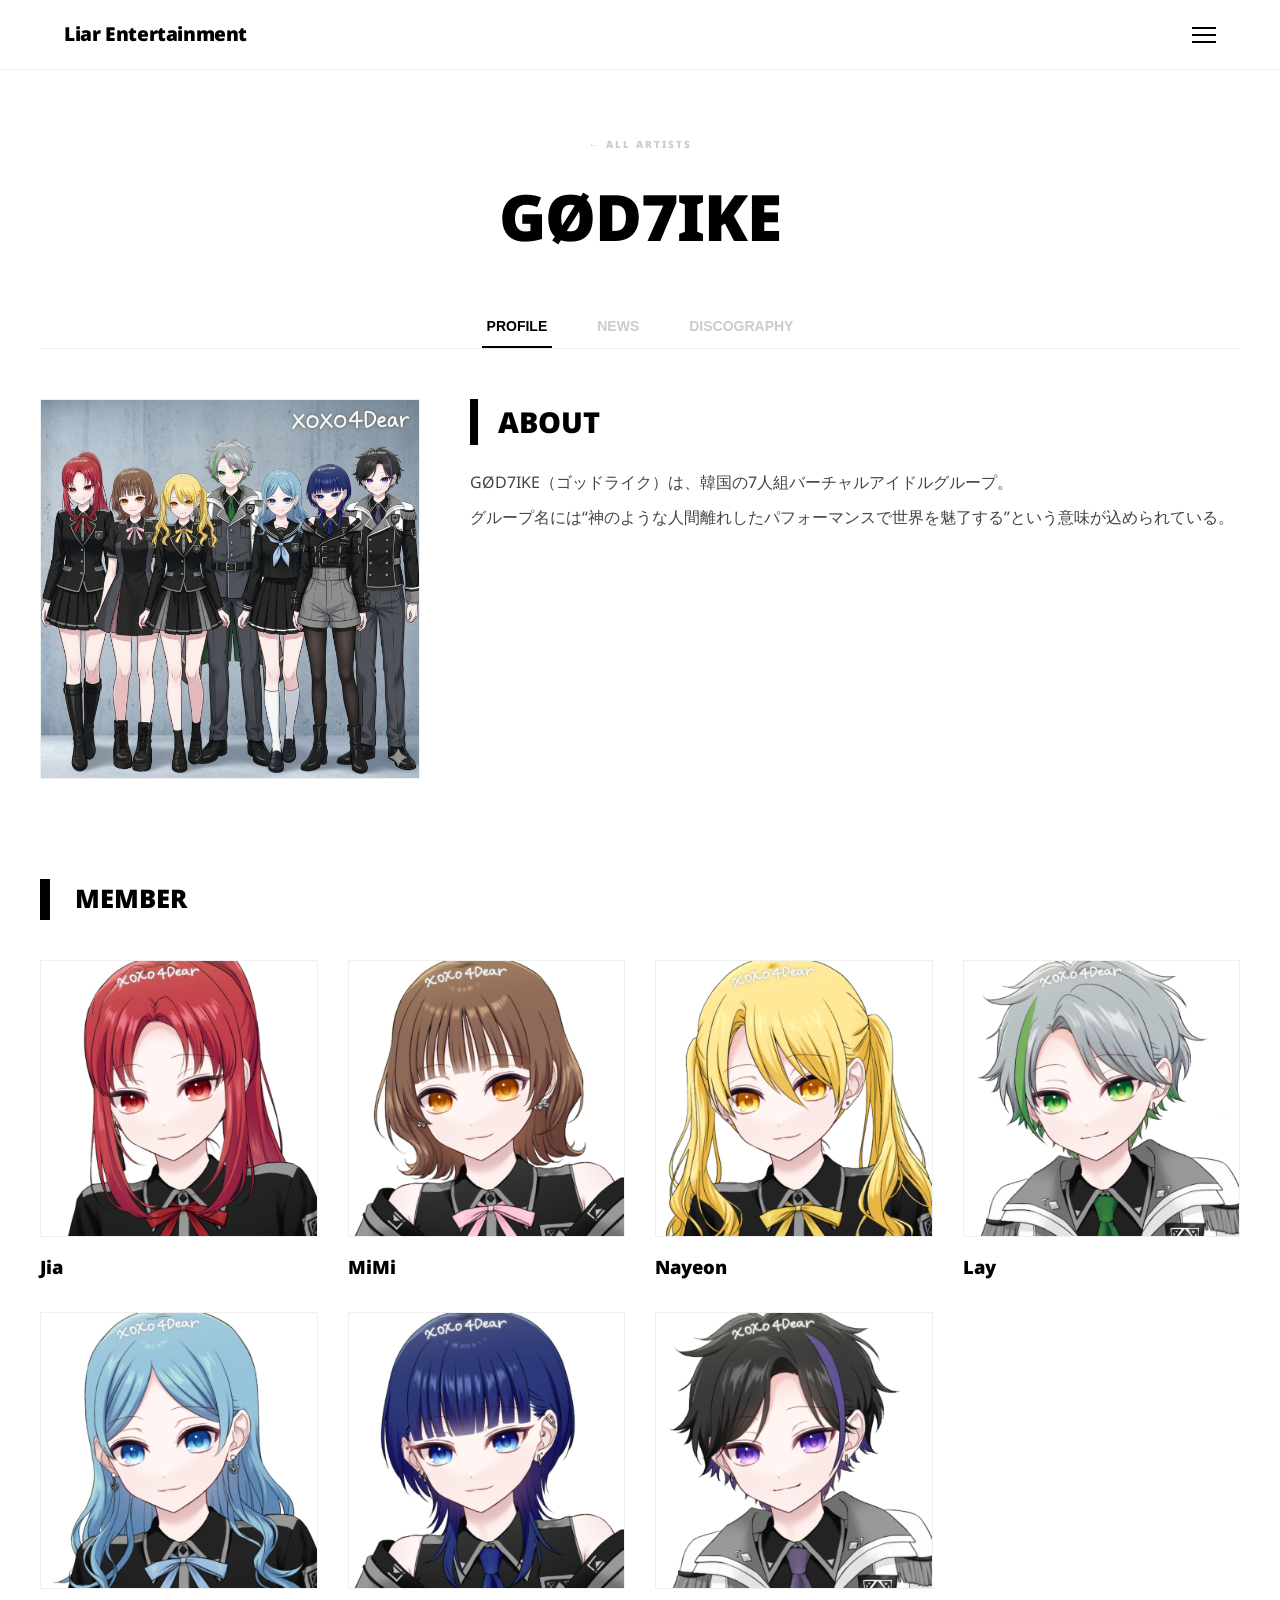
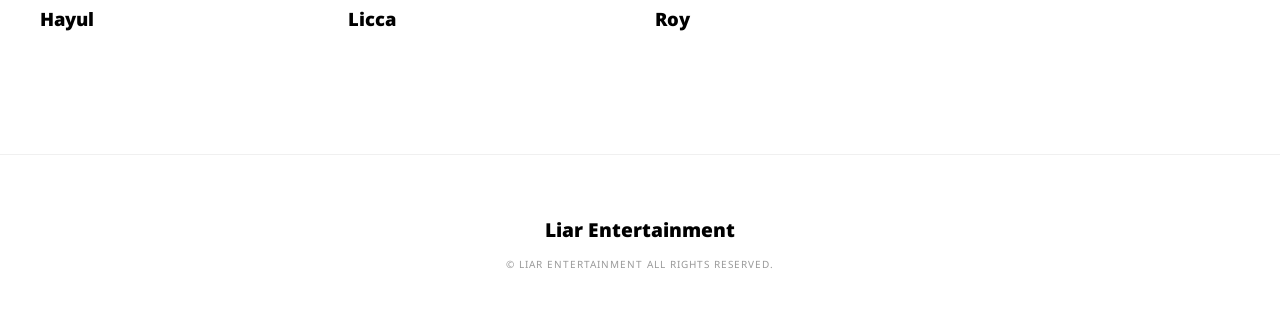
==== commit e48bac7e: "up" ====
--- a/artist.html
+++ b/artist.html
@@ -70,21 +70,24 @@
 
             if (!data.hasMemberSection) document.getElementById('member-section-container').style.display = 'none';
 
-            // MEMBER (Mixed Case)
-            document.getElementById('member-grid').innerHTML = (data.members || []).map((m, i) => `
+            // MEMBER (一覧では英語名のみ、クリックでフルネームのモーダルへ)
+            document.getElementById('member-grid').innerHTML = (data.members || []).map((m, i) => {
+                const englishName = m.name.split(' (')[0]; // 「 (」より前を抽出
+                return `
                 <div class="card ${data.clickableMembers ? '' : 'no-click'}" ${data.clickableMembers ? `onclick="openMemberModal('${groupId}', ${i})"` : ''}>
                     <div class="img-wrap"><img src="${m.img}"></div>
-                    <p class="card-name">${m.name}</p>
-                </div>`).join('');
+                    <p class="card-name">${englishName}</p>
+                </div>`;
+            }).join('');
 
-            // DISCOGRAPHY (Mixed Case)
-            document.getElementById('disco-grid').innerHTML = (data.discography || []).map((d, i) => `
+            // DISCOGRAPHY
+            document.getElementById('disco-grid').innerHTML = data.discography.map((d, i) => `
                 <div class="card" onclick="openAlbumModal('${groupId}', ${i})">
                     <div class="img-wrap"><img src="${d.img}"></div>
                     <p class="card-name">${d.title}</p>
                 </div>`).join('');
 
-            // NEWS (Mixed Case & Tags)
+            // NEWS
             const nContainer = document.getElementById('news-list-container');
             const newsData = data.news || [];
             if (newsData.length === 0) {
--- a/style.css
+++ b/style.css
@@ -1,19 +1,31 @@
-/* --- Liar Entertainment Master Style Ver.60.0 --- */
-@import url('https://fonts.googleapis.com/css2?family=Noto+Sans+JP:wght@400;700;900&display=swap');
+/* --- Liar Entertainment Master Style Ver.62.0 --- */
 
-/* Base */
+/* GitHubのディレクトリ構造に合わせてフォントを読み込み */
+@font-face {
+    font-family: 'Noto Sans JP Custom';
+    src: url('font/noto-sans/NotoSans-Regular.ttf') format('truetype');
+    font-weight: 400;
+    font-style: normal;
+}
+@font-face {
+    font-family: 'Noto Sans JP Custom';
+    src: url('font/noto-sans/NotoSans-Black.ttf') format('truetype');
+    font-weight: 900;
+    font-style: normal;
+}
+
 html { scroll-behavior: smooth; }
 * { margin: 0; padding: 0; box-sizing: border-box; }
+
 body { 
     background-color: #ffffff; color: #000000; 
-    font-family: 'Noto Sans JP', sans-serif; 
+    font-family: 'Noto Sans JP Custom', sans-serif; 
     line-height: 1.6; overflow-x: hidden;
     display: flex; flex-direction: column; min-height: 100vh;
 }
 main { flex: 1; width: 100%; max-width: 1240px; margin: 0 auto; padding: 0 20px 120px; }
 .theme-index main { max-width: none; padding: 0; }
 
-/* Header */
 header {
     width: 100%; height: 70px; padding: 0 5%;
     display: flex; justify-content: space-between; align-items: center;
@@ -23,7 +35,6 @@
 }
 header .logo { font-size: 1.2rem; text-decoration: none; color: #000; font-weight: 900; letter-spacing: -0.02em; }
 
-/* Hamburger Menu */
 .menu-trigger { position: relative; width: 24px; height: 16px; cursor: pointer; z-index: 10000; }
 .menu-trigger span { position: absolute; left: 0; width: 100%; height: 2px; background: #000; transition: 0.4s; }
 .menu-trigger span:nth-child(1) { top: 0; }
@@ -36,17 +47,17 @@
 .nav-overlay {
     position: fixed; top: 0; left: 0; width: 100%; height: 100vh;
     background: rgba(255, 255, 255, 0.98); transition: 0.5s;
-    z-index: 8500; display: flex; flex-direction: column; align-items: center; justify-content: center;
+    z-index: 8500; display: flex; flex-direction: column; 
+    align-items: center; justify-content: flex-start;
+    padding-top: 15vh;
     visibility: hidden; opacity: 0; text-align: center;
 }
 .nav-overlay.open { visibility: visible; opacity: 1; }
-.nav-label { font-size: 10px; color: #ccc; letter-spacing: 5px; font-weight: 900; margin-bottom: 20px; display: block; }
+.nav-label { font-size: 10px; color: #ccc; letter-spacing: 5px; font-weight: 900; margin-bottom: 30px; display: block; }
 .nav-overlay ul { list-style: none; padding: 0; margin: 0; }
-.nav-overlay ul li { margin: 15px 0; }
-/* 大文字固定を解除 (Mixed Case対応) */
-.nav-overlay ul li a { text-decoration: none; font-size: 1.8rem; font-weight: 900; color: #000; text-transform: none; }
+.nav-overlay ul li { margin: 20px 0; }
+.nav-overlay ul li a { text-decoration: none; font-size: 2rem; font-weight: 900; color: #000; text-transform: none; }
 
-/* Index Grid */
 .index-grid { display: grid; grid-template-columns: repeat(2, 1fr); width: 100%; gap: 0; }
 .index-artist-box { position: relative; width: 100%; aspect-ratio: 2 / 1; overflow: hidden; display: block; }
 .index-artist-box img { width: 100%; height: 100%; object-fit: cover; object-position: center 28%; transition: 0.8s ease-in-out; }
@@ -55,10 +66,8 @@
 .index-artist-box:hover img { transform: scale(1.05); }
 .index-hover-name { color: #fff; font-weight: 900; font-size: 2rem; letter-spacing: 0.1em; text-transform: none; }
 
-/* Artist Page Elements */
 .hero-header { text-align: center; padding: 60px 20px 30px; }
 .back-link { font-size: 10px; color: #ccc; text-decoration: none; font-weight: 900; letter-spacing: 2px; }
-/* 大文字固定を解除 */
 .artist-main-title { font-weight: 900; font-size: clamp(2.2rem, 8vw, 4rem); margin: 10px 0 20px; text-transform: none; letter-spacing: -0.02em; }
 
 .tab-container { display: flex; justify-content: center; gap: 40px; margin-bottom: 50px; border-bottom: 1px solid #f0f0f0; }
@@ -74,99 +83,64 @@
 .about-box h3 { font-weight: 900; font-size: 1.8rem; margin-bottom: 20px; border-left: 8px solid #000; padding-left: 20px; }
 .about-box p { font-size: 1rem; line-height: 2.2; color: #444; }
 
-/* 大文字固定を解除 */
 .section-title { font-weight: 900; font-size: 1.6rem; margin-bottom: 40px; border-left: 10px solid #000; padding-left: 25px; text-transform: none; }
 
-/* News List */
 .news-list { width: 100%; border-top: 1px solid #000; }
-.news-item { 
-    display: grid; 
-    grid-template-columns: 120px 100px 1fr; 
-    align-items: center; 
-    padding: 25px 15px; 
-    border-bottom: 1px solid #f0f0f0; 
-    transition: 0.2s;
-}
+.news-item { display: grid; grid-template-columns: 120px 100px 1fr; align-items: center; padding: 25px 15px; border-bottom: 1px solid #f0f0f0; transition: 0.2s; }
 .news-item:hover { background: #fafafa; }
 .news-date { font-weight: 900; font-size: 0.8rem; color: #999; letter-spacing: 0.05em; }
 .news-tag { font-size: 10px; font-weight: 900; padding: 3px 10px; border: 1px solid #000; border-radius: 2px; text-align: center; display: inline-block; }
 .news-title { font-weight: 700; font-size: 1rem; color: #222; padding-left: 15px; }
 
-/* Custom Player - Modern Design */
-.custom-player { 
-    background: #111; color: #fff; padding: 40px 30px; 
-    margin-bottom: 1px; text-align: center;
-}
-.play-pause-btn { 
-    background: #fff; border: none; color: #000; 
-    width: 60px; height: 60px; border-radius: 50%; 
-    cursor: pointer; font-size: 1.2rem; transition: 0.3s;
-    display: inline-flex; align-items: center; justify-content: center;
-}
+.custom-player { background: #111; color: #fff; padding: 40px 30px; margin-bottom: 1px; text-align: center; }
+.play-pause-btn { background: #fff; border: none; color: #000; width: 60px; height: 60px; border-radius: 50%; cursor: pointer; font-size: 1.2rem; transition: 0.3s; display: inline-flex; align-items: center; justify-content: center; }
 .play-pause-btn:hover { transform: scale(1.1); background: #eee; }
 .seek-bar-container { width: 100%; height: 5px; background: #333; margin: 25px 0 10px; cursor: pointer; position: relative; }
 .seek-bar-fill { height: 100%; background: #fff; width: 0%; transition: width 0.1s linear; }
 .player-time { font-size: 11px; font-weight: 900; color: #777; display: flex; justify-content: space-between; }
 
-/* Playlist UI */
 .playlist-container { background: #f9f9f9; max-height: 300px; overflow-y: auto; text-align: left; border-bottom: 1px solid #eee; }
-.track-item { 
-    display: flex; align-items: center; padding: 18px 25px; 
-    cursor: pointer; border-bottom: 1px solid #eee; transition: 0.2s; 
-}
+.track-item { display: flex; align-items: center; padding: 18px 25px; cursor: pointer; border-bottom: 1px solid #eee; transition: 0.2s; }
 .track-item:hover { background: #f0f0f0; }
 .track-item.active { background: #fff; border-left: 5px solid #000; padding-left: 20px; }
 .track-num { font-size: 10px; font-weight: 900; width: 30px; color: #bbb; }
 .track-name { font-size: 14px; font-weight: 700; color: #000; }
-.track-item.active .track-name { color: #000; }
 
-/* Grid System */
 .info-grid { display: grid; grid-template-columns: repeat(4, 1fr); gap: 30px; width: 100%; }
 .card { cursor: pointer; }
 .card.no-click { cursor: default; }
 .img-wrap { width: 100%; aspect-ratio: 1 / 1; overflow: hidden; border: 1px solid #f0f0f0; margin-bottom: 15px; background: #f9f9f9; }
 .img-wrap img { width: 100%; height: 100%; object-fit: cover; transition: 0.5s; }
 .card:not(.no-click):hover img { transform: scale(1.08); }
-/* 大文字固定を解除 */
 .card-name { font-weight: 900; font-size: 1.15rem; text-transform: none; }
 
-/* Modal */
 .modal { 
     position: fixed; top: 0; left: 0; width: 100%; height: 100vh; 
     background: rgba(255,255,255,0.98); z-index: 11000; 
-    display: none; justify-content: center; align-items: center; 
+    display: none; justify-content: center; 
+    align-items: flex-start;
+    padding-top: 10vh;
 }
 .modal.active { display: flex; }
 .modal-content { width: 95%; max-width: 500px; position: relative; animation: modalUp 0.4s ease; }
 @keyframes modalUp { from { opacity: 0; transform: translateY(30px); } to { opacity: 1; transform: translateY(0); } }
 .modal-close { position: absolute; top: -60px; right: 0; font-size: 3rem; cursor: pointer; font-weight: 300; }
-/* 大文字固定を解除 */
 .modal-main-title { font-weight: 900; font-size: 1.8rem; margin-bottom: 20px; text-transform: none; text-align: center; }
 .modal-img { width: 280px; aspect-ratio: 1/1; object-fit: cover; margin: 0 auto 25px; border: 1px solid #f0f0f0; display: block; box-shadow: 0 10px 30px rgba(0,0,0,0.1); }
 
-/* Footer */
 footer { padding: 60px 0; border-top: 1px solid #f0f0f0; text-align: center; margin-top: auto; }
 .f-logo { font-size: 1.2rem; color: #000; font-weight: 900; margin-bottom: 10px; }
 .f-copy { font-size: 10px; color: #999; letter-spacing: 0.1em; text-transform: uppercase; }
-
-/* Responsive */
-@media (max-width: 1024px) {
-    .about-box img { width: 300px; }
-    .info-grid { grid-template-columns: repeat(3, 1fr); }
-}
 
 @media (max-width: 768px) {
     header { height: 60px; }
     .index-grid { grid-template-columns: 1fr; }
     .index-artist-box { aspect-ratio: 3 / 2; }
-    .hero-header { padding: 40px 15px 20px; }
+    .nav-overlay { padding-top: 20vh; }
     .about-box { flex-direction: column; gap: 30px; margin-bottom: 60px; }
     .about-box img { width: 100%; }
     .info-grid { grid-template-columns: repeat(2, 1fr); gap: 20px; }
     .news-item { grid-template-columns: 85px 80px 1fr; padding: 20px 10px; }
-    .news-date { font-size: 0.7rem; }
-    .news-tag { font-size: 8px; padding: 2px 6px; }
-    .news-title { font-size: 0.9rem; padding-left: 10px; }
     .modal-content { max-height: 85vh; overflow-y: auto; padding-top: 20px; }
     .modal-close { top: 0; right: 10px; font-size: 2.5rem; }
 }
